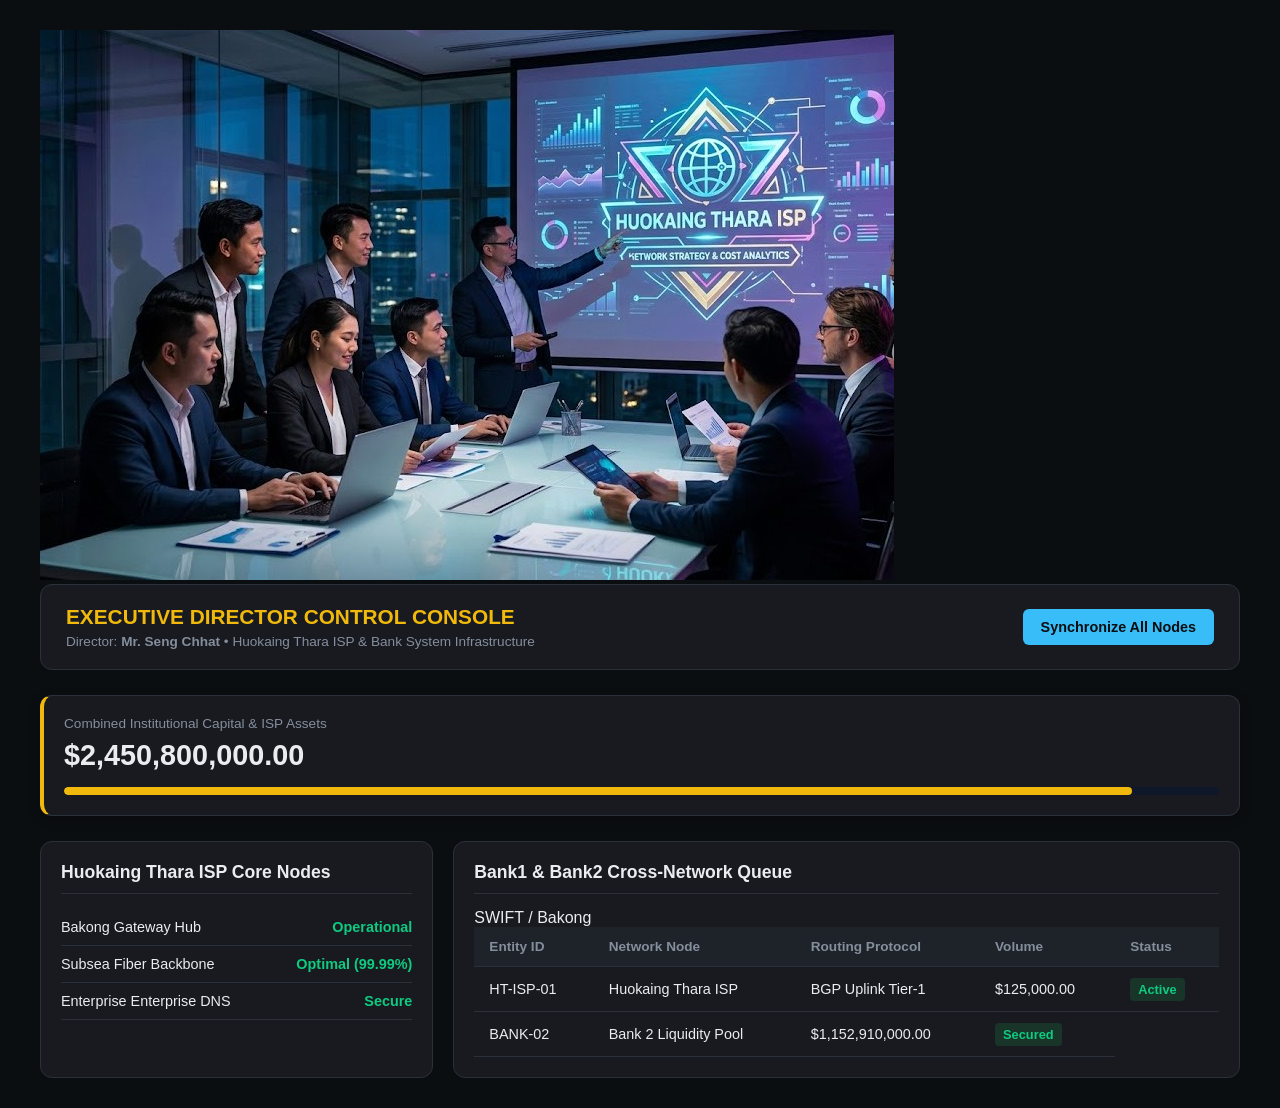
==== index.html @ b4dace41 "Remove type attribute from favicon link" ====
<!DOCTYPE html>
<html lang="en">
<head>
    <meta charset="UTF-8">
    <meta name="viewport" content="width=device-width, initial-scale=1.0">
    <title>Executive Portal | Mr. Seng Chhat - Huokaing Thara ISP & Bank Ecosystem</title>
    <link rel="stylesheet" href="seng_chhat_portal.css">
    <link rel="icon" href="bank.jpg">
</head>
<body>

    <!-- Executive Dashboard Container -->
    <div class="executive-dashboard">

    <!-- LOGIN CONTAINER -->
    <main id="loginContainer" class="hologram">
        <div class="bank-logo-wrapper">
            <img src="isp_announment.jpg" alt="Bank Logo" class="bank-logo-img">
        </div>
        
        <!-- Top Management Header -->
        <header class="module-header">
            <div class="title-area">
                <h2>EXECUTIVE DIRECTOR CONTROL CONSOLE</h2>
                <p>Director: <strong>Mr. Seng Chhat</strong> • Huokaing Thara ISP & Bank System Infrastructure</p>
            </div>
            <div class="action-buttons">
                <button id="syncSystemBtn" class="btn-secondary" onclick="SengChhatPortal.syncNodes()">Synchronize All Nodes</button>
            </div>
        </header>

        <!-- Executive Metrics Summary Row -->
        <section class="summary-row">
            <div class="summary-card gold">
                <span class="card-label">Combined Institutional Capital & ISP Assets</span>
                <h2 id="displayDirectorCapital">$2,450,800,000.00</h2>
                <div class="progress-bar-container"><div class="progress-bar" style="width: 92.5%;"></div></div>
            </div>
        </section>

        <!-- Operational Infrastructure Panels -->
        <div class="panel-layout">
            
            <!-- ISP Network Status Panel -->
            <section class="data-panel">
                <h3>Huokaing Thara ISP Core Nodes</h3>
                <ul class="isp-node-list">
                    <li><span>Bakong Gateway Hub</span> <span class="status-online">Operational</span></li>
                    <li><span>Subsea Fiber Backbone</span> <span class="status-online">Optimal (99.99%)</span></li>
                    <li><span>Enterprise Enterprise DNS</span> <span class="status-online">Secure</span></li>
                </ul>
            </section>

            <!-- Bank 1 & Bank 2 Oversight Ledger -->
            <section class="data-panel ledger-view">
                <h3>Bank1 & Bank2 Cross-Network Queue</h3>
                <div class="table-responsive">
                    <table class="deposit-table">
                        <thead>
                            <tr>
                                <th>Entity ID</th>
                                <th>Network Node</th>
                                <th>Routing Protocol</th>
                                <th>Volume</th>
                                <th>Status</th>
                            </tr>
                        </thead>
                        <tbody id="executiveLogBody">
                            <tr>
                                <td>HT-ISP-01</td>
                                <td>Huokaing Thara ISP</td>
                                <td>BGP Uplink Tier-1</td>
                                <td class="item-amount">$125,000.00</td>
                                <td><span class="status-badge">Active</span></td>
                            </tr>
                            <tr>
                                <td>BANK-02</td>
                                <td>Bank 2 Liquidity Pool</td>
                                <span>SWIFT / Bakong</span>
                                <td class="item-amount">$1,152,910,000.00</td>
                                <td><span class="status-badge">Secured</span></td>
                            </tr>
                        </tbody>
                    </table>
                </div>
            </section>
        </div>
    </div>

    <!-- Script Architecture Integration -->
    <script src="seng_chhat_portal.js"></script>
</body>
</html>
---- seng_chhat_portal.css ----
/* =========================================================
   EXECUTIVE PORTAL - MR. SENG CHHAT ECOSYSTEM THEME
========================================================= */

:root {
    --bg-main: #0b0e11;
    --bg-card: #181a20;
    --border-color: #2b313a;
    --accent-gold: #f0b90b;
    --accent-blue: #38bdf8;
    --accent-green: #0ecb81;
    --text-primary: #eaecef;
    --text-secondary: #848e9c;
}

body {
    background-color: var(--bg-main);
    color: var(--text-primary);
    font-family: -apple-system, BlinkMacSystemFont, "Segoe UI", Roboto, sans-serif;
    margin: 0;
    padding: 0;
    box-sizing: border-box;
}

.executive-dashboard {
    max-width: 1200px;
    margin: 30px auto;
    padding: 0 20px;
}

.module-header {
    display: flex;
    justify-content: space-between;
    align-items: center;
    background: var(--bg-card);
    padding: 20px 25px;
    border-radius: 12px;
    border: 1px solid var(--border-color);
    margin-bottom: 25px;
}

.title-area h2 {
    margin: 0 0 5px 0;
    font-size: 1.3rem;
    color: var(--accent-gold);
}

.title-area p {
    margin: 0;
    font-size: 0.85rem;
    color: var(--text-secondary);
}

.summary-row {
    margin-bottom: 25px;
}

.summary-card {
    background: var(--bg-card);
    border: 1px solid var(--border-color);
    border-radius: 12px;
    padding: 20px;
    box-shadow: 0 4px 12px rgba(0, 0, 0, 0.3);
}

.summary-card.gold {
    border-left: 4px solid var(--accent-gold);
}

.card-label {
    font-size: 0.85rem;
    color: var(--text-secondary);
    display: block;
    margin-bottom: 8px;
}

.summary-card h2 {
    margin: 0 0 15px 0;
    font-size: 1.8rem;
    color: var(--text-primary);
}

.progress-bar-container {
    background: #0f172a;
    border-radius: 4px;
    height: 8px;
    width: 100%;
    overflow: hidden;
}

.progress-bar {
    background: var(--accent-gold);
    height: 100%;
    border-radius: 4px;
}

.panel-layout {
    display: grid;
    grid-template-columns: 1fr;
    gap: 20px;
}

@media(min-width: 768px) {
    .panel-layout {
        grid-template-columns: 1fr 2fr;
    }
}

.data-panel {
    background: var(--bg-card);
    border: 1px solid var(--border-color);
    border-radius: 12px;
    padding: 20px;
}

.data-panel h3 {
    margin-top: 0;
    font-size: 1.1rem;
    color: var(--text-primary);
    margin-bottom: 15px;
    border-bottom: 1px solid var(--border-color);
    padding-bottom: 10px;
}

.isp-node-list {
    list-style: none;
    padding: 0;
    margin: 0;
}

.isp-node-list li {
    display: flex;
    justify-content: space-between;
    padding: 10px 0;
    border-bottom: 1px solid var(--border-color);
    font-size: 0.9rem;
}

.status-online {
    color: var(--accent-green);
    font-weight: bold;
}

.table-responsive {
    overflow-x: auto;
}

.deposit-table {
    width: 100%;
    border-collapse: collapse;
    text-align: left;
    white-space: nowrap;
}

.deposit-table th {
    background: #1e2329;
    color: var(--text-secondary);
    font-size: 0.85rem;
    padding: 12px 15px;
    border-bottom: 1px solid var(--border-color);
}

.deposit-table td {
    padding: 14px 15px;
    border-bottom: 1px solid var(--border-color);
    font-size: 0.9rem;
}

.status-badge {
    background: rgba(34, 197, 94, 0.15);
    color: var(--accent-green);
    padding: 4px 8px;
    border-radius: 4px;
    font-size: 0.8rem;
    font-weight: bold;
}

.btn-secondary {
    background: var(--accent-blue);
    color: var(--bg-main);
    border: none;
    padding: 10px 18px;
    border-radius: 6px;
    font-weight: bold;
    cursor: pointer;
    font-size: 0.9rem;
    transition: opacity 0.2s ease;
}

.btn-secondary:hover {
    opacity: 0.85;
}
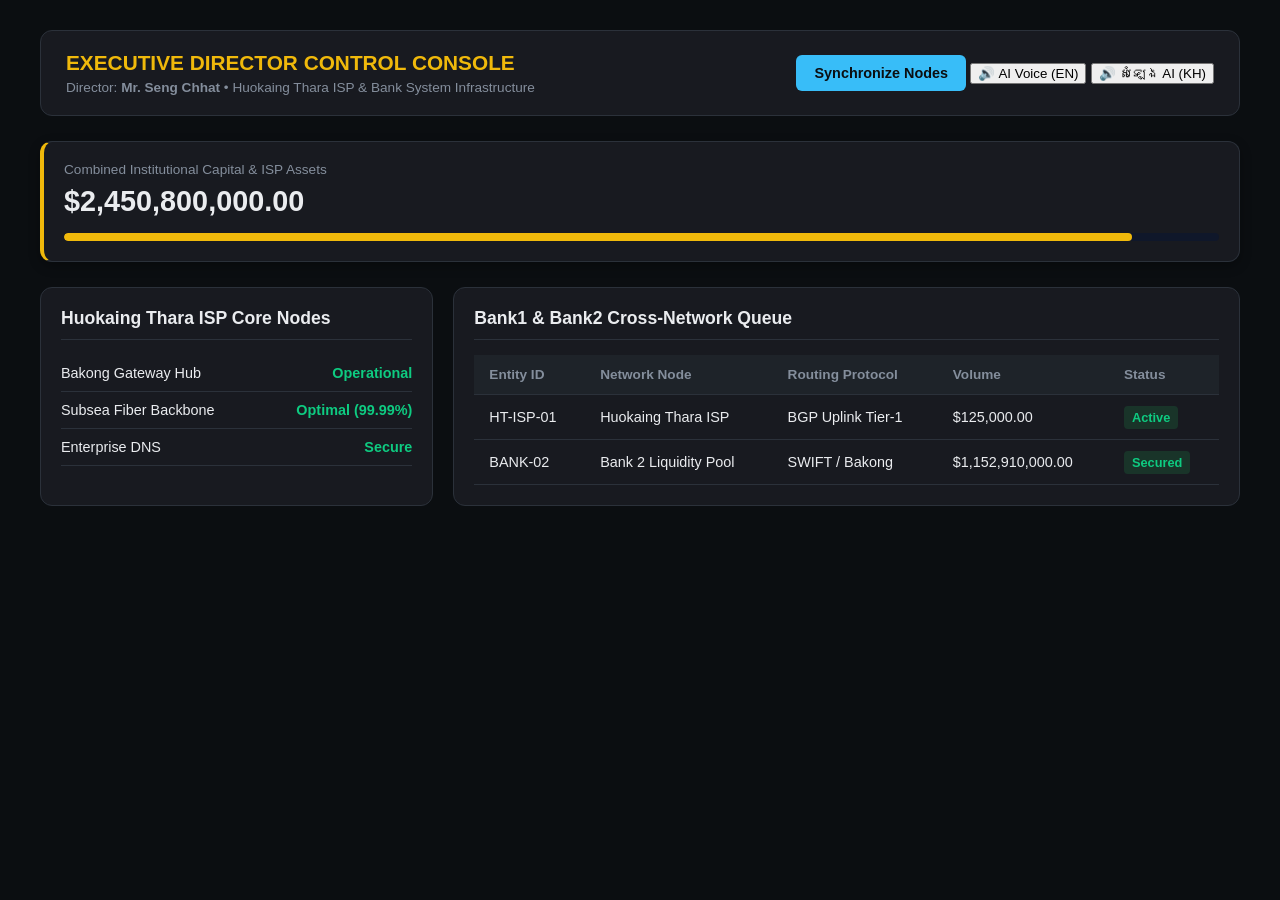
==== commit 91801d10: "Fix HTML structure and update button labels" ====
--- a/index.html
+++ b/index.html
@@ -5,18 +5,12 @@
     <meta name="viewport" content="width=device-width, initial-scale=1.0">
     <title>Executive Portal | Mr. Seng Chhat - Huokaing Thara ISP & Bank Ecosystem</title>
     <link rel="stylesheet" href="seng_chhat_portal.css">
-    <link rel="icon" href="bank.jpg">
+    <link rel="icon" href="bank.jpg" type="image/jpeg">
 </head>
 <body>
 
     <!-- Executive Dashboard Container -->
     <div class="executive-dashboard">
-
-    <!-- LOGIN CONTAINER -->
-    <main id="loginContainer" class="hologram">
-        <div class="bank-logo-wrapper">
-            <img src="isp_announment.jpg" alt="Bank Logo" class="bank-logo-img">
-        </div>
         
         <!-- Top Management Header -->
         <header class="module-header">
@@ -25,7 +19,9 @@
                 <p>Director: <strong>Mr. Seng Chhat</strong> • Huokaing Thara ISP & Bank System Infrastructure</p>
             </div>
             <div class="action-buttons">
-                <button id="syncSystemBtn" class="btn-secondary" onclick="SengChhatPortal.syncNodes()">Synchronize All Nodes</button>
+                <button id="syncSystemBtn" class="btn-secondary" onclick="SengChhatPortal.syncNodes()">Synchronize Nodes</button>
+                <button id="voiceEnBtn" class="btn-voice" onclick="SengChhatPortal.speakAnnouncement('en')">🔊 AI Voice (EN)</button>
+                <button id="voiceKmBtn" class="btn-voice-km" onclick="SengChhatPortal.speakAnnouncement('km')">🔊 សំឡេង AI (KH)</button>
             </div>
         </header>
 
@@ -47,7 +43,7 @@
                 <ul class="isp-node-list">
                     <li><span>Bakong Gateway Hub</span> <span class="status-online">Operational</span></li>
                     <li><span>Subsea Fiber Backbone</span> <span class="status-online">Optimal (99.99%)</span></li>
-                    <li><span>Enterprise Enterprise DNS</span> <span class="status-online">Secure</span></li>
+                    <li><span>Enterprise DNS</span> <span class="status-online">Secure</span></li>
                 </ul>
             </section>
 
@@ -76,7 +72,7 @@
                             <tr>
                                 <td>BANK-02</td>
                                 <td>Bank 2 Liquidity Pool</td>
-                                <span>SWIFT / Bakong</span>
+                                <td class="item-amount">SWIFT / Bakong</td>
                                 <td class="item-amount">$1,152,910,000.00</td>
                                 <td><span class="status-badge">Secured</span></td>
                             </tr>
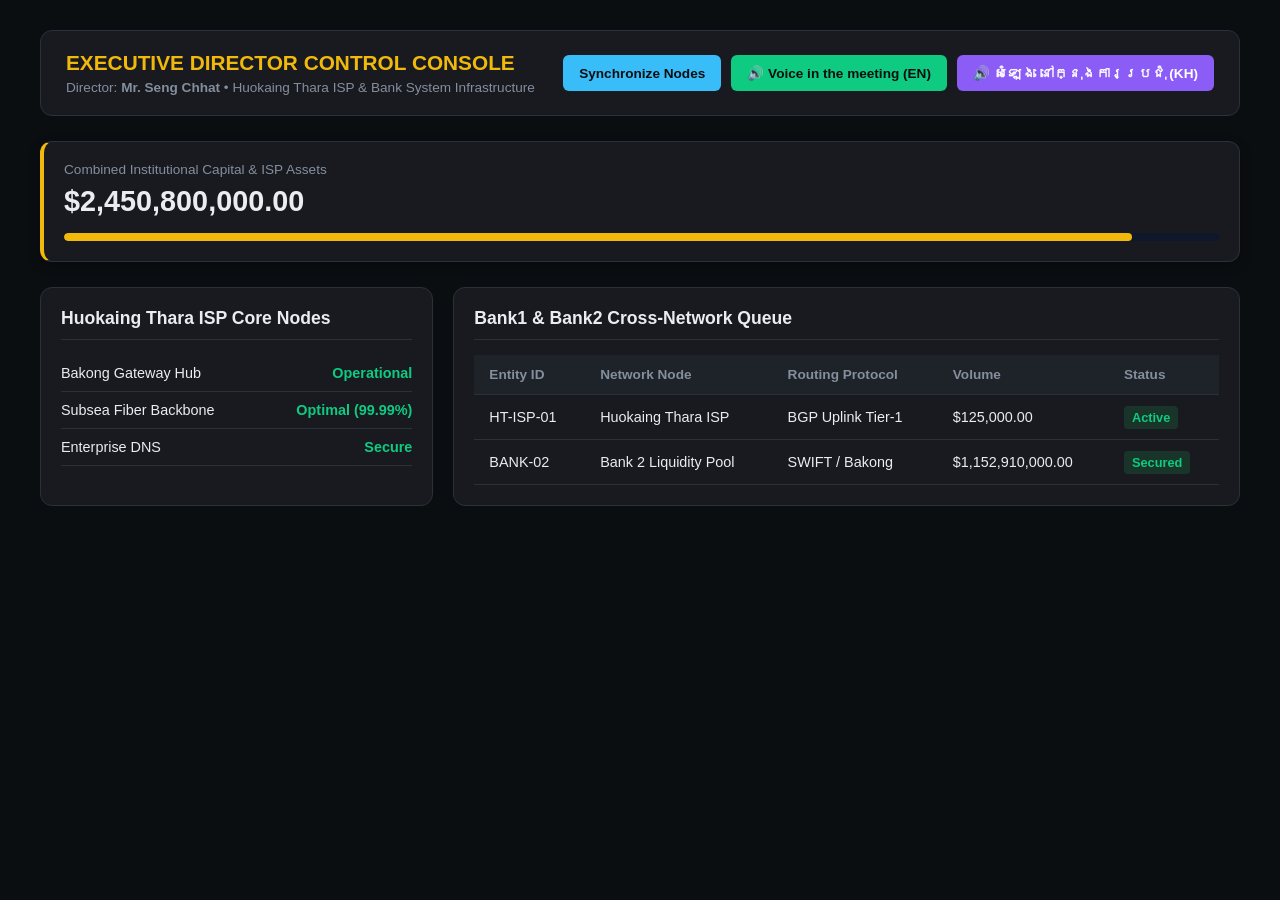
==== commit 3c9e60ff: "Update AI voice button labels for clarity" ====
--- a/index.html
+++ b/index.html
@@ -20,8 +20,8 @@
             </div>
             <div class="action-buttons">
                 <button id="syncSystemBtn" class="btn-secondary" onclick="SengChhatPortal.syncNodes()">Synchronize Nodes</button>
-                <button id="voiceEnBtn" class="btn-voice" onclick="SengChhatPortal.speakAnnouncement('en')">🔊 AI Voice (EN)</button>
-                <button id="voiceKmBtn" class="btn-voice-km" onclick="SengChhatPortal.speakAnnouncement('km')">🔊 សំឡេង AI (KH)</button>
+                <button id="voiceEnBtn" class="btn-voice" onclick="SengChhatPortal.speakAnnouncement('en')">🔊 Voice​​ in the meeting (EN)</button>
+                <button id="voiceKmBtn" class="btn-voice-km" onclick="SengChhatPortal.speakAnnouncement('km')">🔊 សំឡេង នៅក្នុងការប្រជុំ (KH)</button>
             </div>
         </header>
 
--- a/seng_chhat_portal.css
+++ b/seng_chhat_portal.css
@@ -9,6 +9,7 @@
     --accent-gold: #f0b90b;
     --accent-blue: #38bdf8;
     --accent-green: #0ecb81;
+    --accent-purple: #8b5cf6;
     --text-primary: #eaecef;
     --text-secondary: #848e9c;
 }
@@ -37,6 +38,8 @@
     border-radius: 12px;
     border: 1px solid var(--border-color);
     margin-bottom: 25px;
+    flex-wrap: wrap;
+    gap: 15px;
 }
 
 .title-area h2 {
@@ -49,6 +52,12 @@
     margin: 0;
     font-size: 0.85rem;
     color: var(--text-secondary);
+}
+
+.action-buttons {
+    display: flex;
+    gap: 10px;
+    flex-wrap: wrap;
 }
 
 .summary-row {
@@ -175,18 +184,27 @@
     font-weight: bold;
 }
 
-.btn-secondary {
+.btn-secondary, .btn-voice, .btn-voice-km {
     background: var(--accent-blue);
     color: var(--bg-main);
     border: none;
-    padding: 10px 18px;
+    padding: 10px 16px;
     border-radius: 6px;
     font-weight: bold;
     cursor: pointer;
-    font-size: 0.9rem;
+    font-size: 0.85rem;
     transition: opacity 0.2s ease;
 }
 
-.btn-secondary:hover {
+.btn-voice {
+    background: var(--accent-green);
+}
+
+.btn-voice-km {
+    background: var(--accent-purple);
+    color: #ffffff;
+}
+
+.btn-secondary:hover, .btn-voice:hover, .btn-voice-km:hover {
     opacity: 0.85;
 }
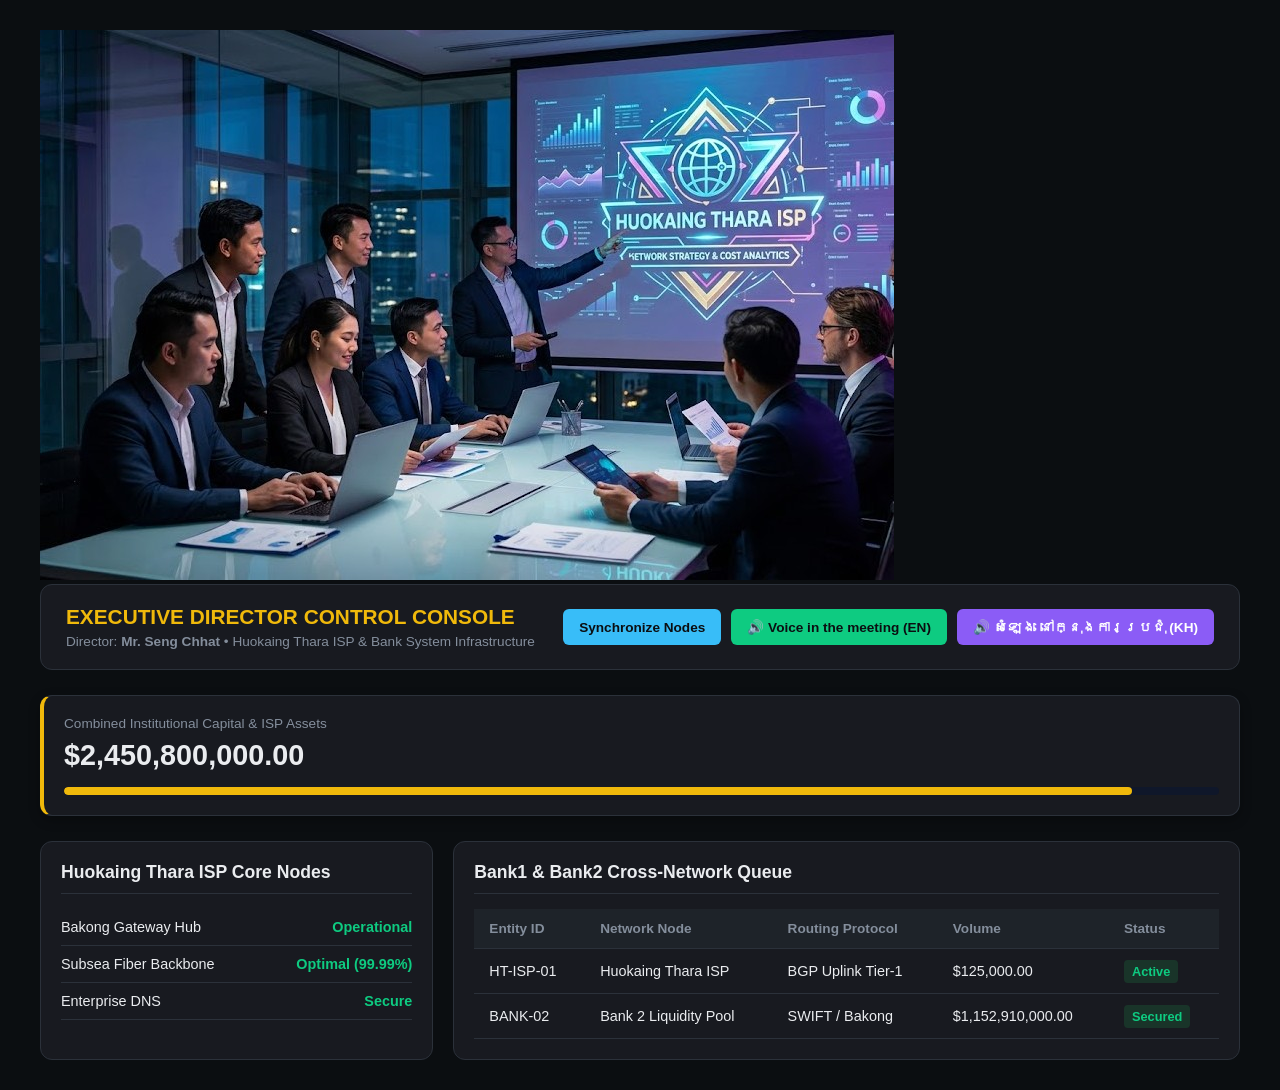
==== commit c6972d57: "Add login container to executive dashboard" ====
--- a/index.html
+++ b/index.html
@@ -11,6 +11,12 @@
 
     <!-- Executive Dashboard Container -->
     <div class="executive-dashboard">
+
+    <!-- LOGIN CONTAINER -->
+    <main id="loginContainer" class="hologram">
+        <div class="bank-logo-wrapper">
+            <img src="isp_announment.jpg" alt="Bank Logo" class="bank-logo-img">
+        </div>
         
         <!-- Top Management Header -->
         <header class="module-header">
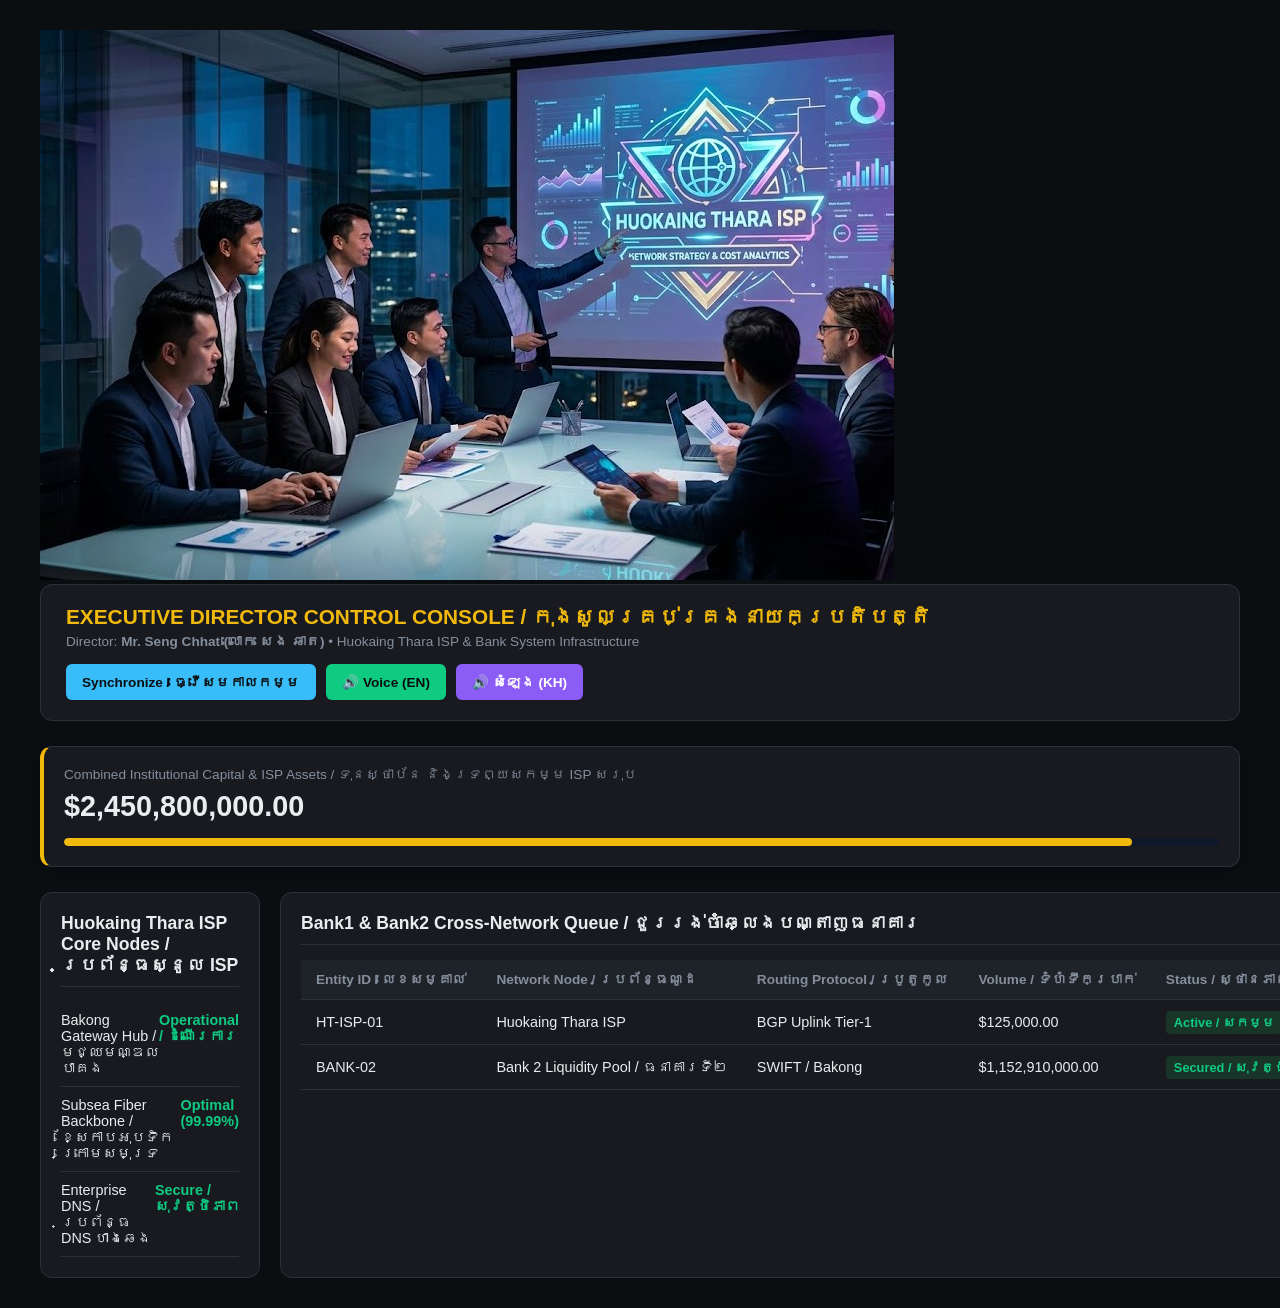
==== commit c10f44fe: "Add Khmer translations to index.html" ====
--- a/index.html
+++ b/index.html
@@ -11,7 +11,7 @@
 
     <!-- Executive Dashboard Container -->
     <div class="executive-dashboard">
-
+    
     <!-- LOGIN CONTAINER -->
     <main id="loginContainer" class="hologram">
         <div class="bank-logo-wrapper">
@@ -21,20 +21,20 @@
         <!-- Top Management Header -->
         <header class="module-header">
             <div class="title-area">
-                <h2>EXECUTIVE DIRECTOR CONTROL CONSOLE</h2>
-                <p>Director: <strong>Mr. Seng Chhat</strong> • Huokaing Thara ISP & Bank System Infrastructure</p>
+                <h2>EXECUTIVE DIRECTOR CONTROL CONSOLE <span class="khmer-sub">/ កុងសូលគ្រប់គ្រងនាយកប្រតិបត្តិ</span></h2>
+                <p>Director: <strong>Mr. Seng Chhat (លោក សេង ឆាត)</strong> • Huokaing Thara ISP & Bank System Infrastructure</p>
             </div>
             <div class="action-buttons">
-                <button id="syncSystemBtn" class="btn-secondary" onclick="SengChhatPortal.syncNodes()">Synchronize Nodes</button>
-                <button id="voiceEnBtn" class="btn-voice" onclick="SengChhatPortal.speakAnnouncement('en')">🔊 Voice​​ in the meeting (EN)</button>
-                <button id="voiceKmBtn" class="btn-voice-km" onclick="SengChhatPortal.speakAnnouncement('km')">🔊 សំឡេង នៅក្នុងការប្រជុំ (KH)</button>
+                <button id="syncSystemBtn" class="btn-secondary" onclick="SengChhatPortal.syncNodes()">Synchronize / ធ្វើសមកាលកម្ម</button>
+                <button id="voiceEnBtn" class="btn-voice" onclick="SengChhatPortal.speakAnnouncement('en')">🔊 Voice (EN)</button>
+                <button id="voiceKmBtn" class="btn-voice-km" onclick="SengChhatPortal.speakAnnouncement('km')">🔊 សំឡេង (KH)</button>
             </div>
         </header>
 
         <!-- Executive Metrics Summary Row -->
         <section class="summary-row">
             <div class="summary-card gold">
-                <span class="card-label">Combined Institutional Capital & ISP Assets</span>
+                <span class="card-label">Combined Institutional Capital & ISP Assets / ទុនស្ថាប័ន និងទ្រព្យសកម្ម ISP សរុប</span>
                 <h2 id="displayDirectorCapital">$2,450,800,000.00</h2>
                 <div class="progress-bar-container"><div class="progress-bar" style="width: 92.5%;"></div></div>
             </div>
@@ -45,26 +45,26 @@
             
             <!-- ISP Network Status Panel -->
             <section class="data-panel">
-                <h3>Huokaing Thara ISP Core Nodes</h3>
+                <h3>Huokaing Thara ISP Core Nodes / ប្រព័ន្ធស្នូល ISP</h3>
                 <ul class="isp-node-list">
-                    <li><span>Bakong Gateway Hub</span> <span class="status-online">Operational</span></li>
-                    <li><span>Subsea Fiber Backbone</span> <span class="status-online">Optimal (99.99%)</span></li>
-                    <li><span>Enterprise DNS</span> <span class="status-online">Secure</span></li>
+                    <li><span>Bakong Gateway Hub / មជ្ឈមណ្ឌលបាគង</span> <span class="status-online">Operational / ដំណើរការ</span></li>
+                    <li><span>Subsea Fiber Backbone / ខ្សែកាបអុបទិកក្រោមសមុទ្រ</span> <span class="status-online">Optimal (99.99%)</span></li>
+                    <li><span>Enterprise DNS / ប្រព័ន្ធ DNS ហាងឆេង</span> <span class="status-online">Secure / សុវត្ថិភាព</span></li>
                 </ul>
             </section>
 
             <!-- Bank 1 & Bank 2 Oversight Ledger -->
             <section class="data-panel ledger-view">
-                <h3>Bank1 & Bank2 Cross-Network Queue</h3>
+                <h3>Bank1 & Bank2 Cross-Network Queue / ជួររង់ចាំឆ្លងបណ្តាញធនាគារ</h3>
                 <div class="table-responsive">
                     <table class="deposit-table">
                         <thead>
                             <tr>
-                                <th>Entity ID</th>
-                                <th>Network Node</th>
-                                <th>Routing Protocol</th>
-                                <th>Volume</th>
-                                <th>Status</th>
+                                <th>Entity ID / លេខសម្គាល់</th>
+                                <th>Network Node / ប្រព័ន្ធណូដ</th>
+                                <th>Routing Protocol / ប្រូតូកូល</th>
+                                <th>Volume / ទំហំទឹកប្រាក់</th>
+                                <th>Status / ស្ថានភាព</th>
                             </tr>
                         </thead>
                         <tbody id="executiveLogBody">
@@ -73,20 +73,21 @@
                                 <td>Huokaing Thara ISP</td>
                                 <td>BGP Uplink Tier-1</td>
                                 <td class="item-amount">$125,000.00</td>
-                                <td><span class="status-badge">Active</span></td>
+                                <td><span class="status-badge">Active / សកម្ម</span></td>
                             </tr>
                             <tr>
                                 <td>BANK-02</td>
-                                <td>Bank 2 Liquidity Pool</td>
-                                <td class="item-amount">SWIFT / Bakong</td>
+                                <td>Bank 2 Liquidity Pool / ធនាគារទី២</td>
+                                <td>SWIFT / Bakong</td>
                                 <td class="item-amount">$1,152,910,000.00</td>
-                                <td><span class="status-badge">Secured</span></td>
+                                <td><span class="status-badge">Secured / សុវត្ថិភាព</span></td>
                             </tr>
                         </tbody>
                     </table>
                 </div>
             </section>
         </div>
+    </main>
     </div>
 
     <!-- Script Architecture Integration -->
